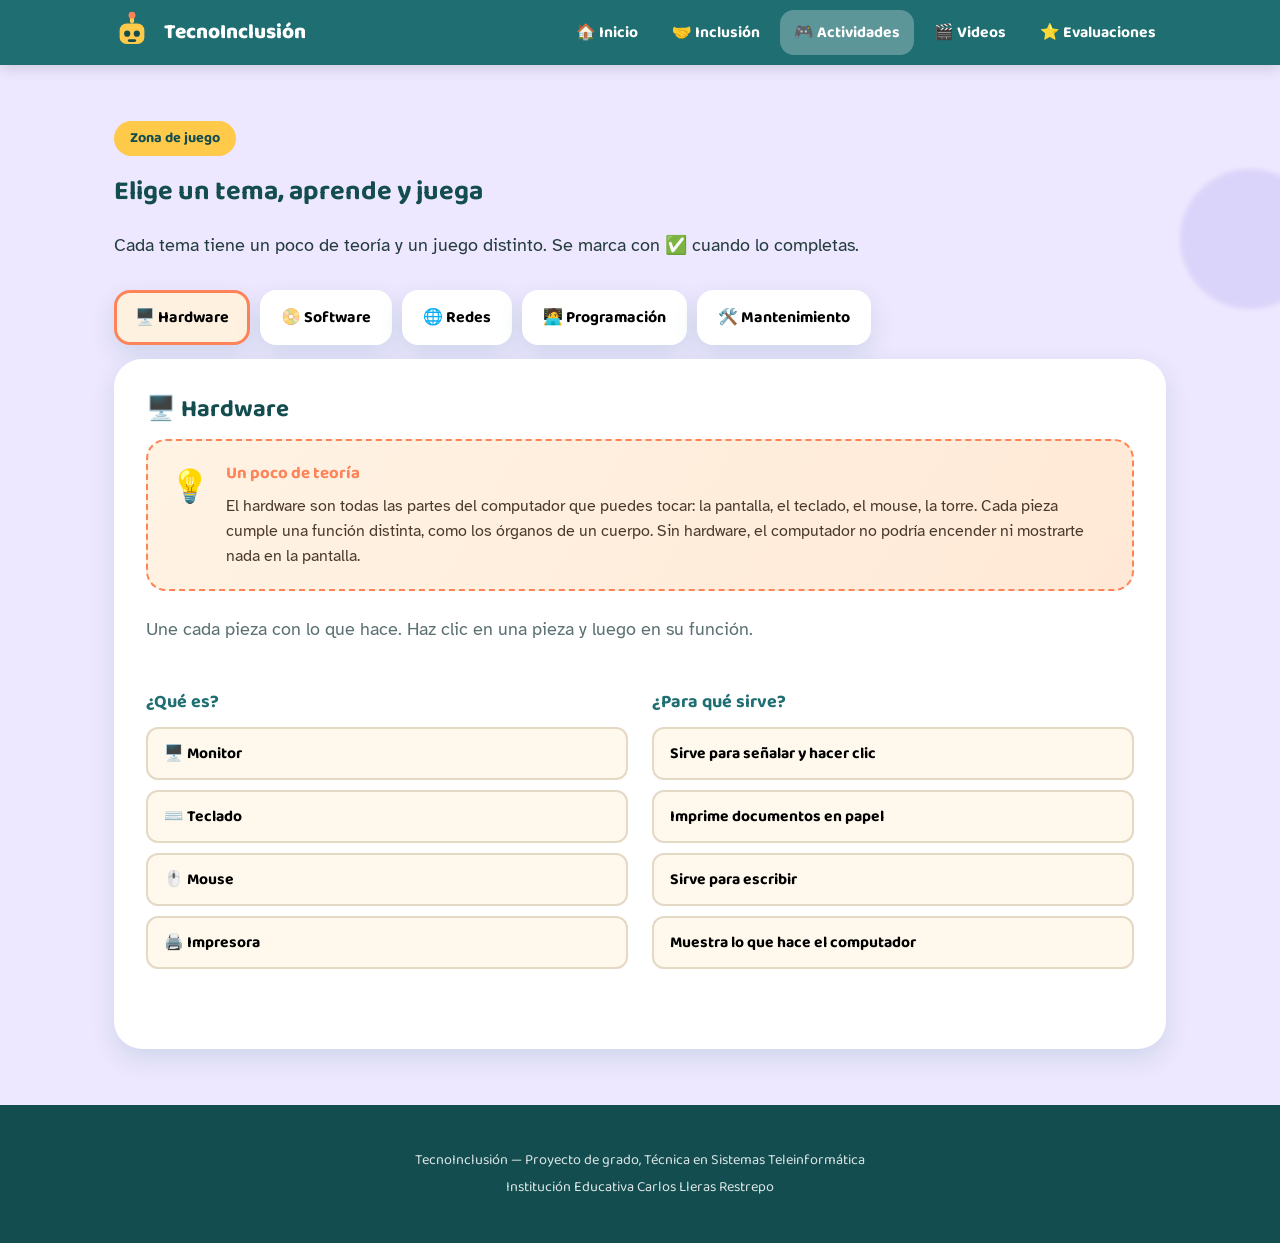
==== actividades.html @ c410b09b "Add files via upload" ====
<!DOCTYPE html>
<html lang="es">
<head>
<meta charset="UTF-8">
<meta name="viewport" content="width=device-width, initial-scale=1.0">
<title>TecnoInclusión - Actividades</title>
<link rel="preconnect" href="https://fonts.googleapis.com">
<link href="https://fonts.googleapis.com/css2?family=Baloo+2:wght@500;600;700;800&family=Atkinson+Hyperlegible:wght@400;700&display=swap" rel="stylesheet">
<link rel="stylesheet" href="style.css">
</head>
<body>

<nav class="topnav">
  <div class="navwrap">
    <a class="brand" href="index.html">
      <svg class="bit" viewBox="0 0 64 64" aria-hidden="true"><rect x="14" y="18" width="36" height="30" rx="10" fill="#FFC94A"/><circle cx="25" cy="33" r="4.5" fill="#134D50"/><circle cx="39" cy="33" r="4.5" fill="#134D50"/><rect x="26" y="41" width="12" height="4" rx="2" fill="#134D50"/><rect x="29" y="6" width="6" height="12" rx="3" fill="#FFC94A"/><circle cx="32" cy="6" r="5" fill="#FF8358"/></svg>
      TecnoInclusión
    </a>
    <div class="navlinks">
      <a href="index.html">🏠 Inicio</a>
      <a href="inclusion.html">🤝 Inclusión</a>
      <a href="actividades.html" class="active">🎮 Actividades</a>
      <a href="videos.html">🎬 Videos</a>
      <a href="evaluaciones.html">⭐ Evaluaciones</a>
    </div>
  </div>
</nav>

<main>
<section class="sec-band">
  <div class="blob spin-slow" style="width:140px; height:140px; background:var(--purple); top:10%; right:-40px; opacity:.15;"></div>
  <div class="wrap">
    <span class="eyebrow">Zona de juego</span>
    <h2>Elige un tema, aprende y juega</h2>
    <p>Cada tema tiene un poco de teoría y un juego distinto. Se marca con ✅ cuando lo completas.</p>
    <div class="tabbar" id="actTabs"></div>
    <div class="panel" id="actPanel"></div>
  </div>
</section>
</main>

<footer>
  <p>TecnoInclusión — Proyecto de grado, Técnica en Sistemas Teleinformática</p>
  <p>Institución Educativa Carlos Lleras Restrepo</p>
</footer>

<script src="script.js"></script>
</body>
</html>
---- style.css ----
:root{
  --cream:#FFF8EC; --teal:#1F6E72; --teal-dark:#134D50; --coral:#FF8358;
  --yellow:#FFC94A; --lavender:#EDE7FF; --purple:#7C6FE0; --green:#3FAE73; --red:#E8756A;
  --pink:#FF7BAC; --ink:#243B3D; --white:#FFFFFF; --radius-lg:28px; --radius-md:18px;
  --shadow: 0 10px 24px rgba(31,110,114,0.14);
}
*{box-sizing:border-box;}
html{scroll-behavior:smooth;}
@media (prefers-reduced-motion: reduce){ html{scroll-behavior:auto;} *{animation-duration:.01ms !important; transition-duration:.01ms !important;} }
body{margin:0; background:var(--cream); color:var(--ink); font-family:'Atkinson Hyperlegible',sans-serif; font-size:18px; line-height:1.6; overflow-x:hidden;}
h1,h2,h3,.display{font-family:'Baloo 2',sans-serif; color:var(--teal-dark); margin:0 0 .4em 0;}
.wrap{max-width:1100px; margin:0 auto; padding:0 24px; position:relative;}
a{color:inherit;}
button{font-family:'Atkinson Hyperlegible',sans-serif;}

/* NAV */
nav.topnav{position:sticky; top:0; z-index:50; background:var(--teal); box-shadow:0 4px 14px rgba(0,0,0,.12);}
.navwrap{max-width:1100px; margin:0 auto; padding:10px 20px; display:flex; align-items:center; justify-content:space-between; flex-wrap:wrap; gap:8px;}
.brand{display:flex; align-items:center; gap:10px; font-family:'Baloo 2'; font-weight:800; color:#fff; font-size:1.3rem; text-decoration:none;}
.navlinks{display:flex; gap:6px; flex-wrap:wrap;}
.navlinks a{display:flex; align-items:center; gap:6px; color:#fff; text-decoration:none; font-weight:700; font-family:'Baloo 2'; padding:10px 14px; border-radius:14px; font-size:.98rem; transition:background .2s, transform .2s;}
.navlinks a:hover, .navlinks a:focus-visible{background:rgba(255,255,255,.18); transform:translateY(-2px);}
.navlinks a:focus-visible{outline:3px solid var(--yellow); outline-offset:2px;}
.navlinks a.active{background:rgba(255,255,255,.28);}
.bit{width:44px; height:44px; flex-shrink:0;}

main section{padding:56px 0; position:relative; overflow:hidden;}
.eyebrow{display:inline-block; font-family:'Baloo 2'; font-weight:700; background:var(--yellow); color:var(--teal-dark); padding:6px 16px; border-radius:999px; font-size:.9rem; margin-bottom:14px;}

/* DECORACIONES */
.blob{position:absolute; border-radius:50%; opacity:.35; filter:blur(2px); z-index:0;}
.float{animation:floaty 6s ease-in-out infinite;}
@keyframes floaty{0%,100%{transform:translateY(0px) rotate(0deg);} 50%{transform:translateY(-16px) rotate(6deg);}}
.spin-slow{animation:spinslow 18s linear infinite;}
@keyframes spinslow{from{transform:rotate(0deg);} to{transform:rotate(360deg);}}

/* HERO */
.hero{background:linear-gradient(180deg, var(--teal) 0%, #2C8489 100%); color:#fff; padding:70px 0 100px 0;}
.hero .wrap{display:flex; align-items:center; gap:40px; flex-wrap:wrap; z-index:2;}
.hero-text{flex:1 1 380px; z-index:2;}
.hero h1{color:#fff; font-size:2.6rem; line-height:1.15;}
.hero p{font-size:1.15rem; max-width:520px;}
.hero-mascot{flex:1 1 240px; display:flex; justify-content:center; z-index:2;}
.btnrow{display:flex; gap:14px; flex-wrap:wrap; margin-top:24px;}
.btn{font-family:'Baloo 2'; font-weight:700; text-decoration:none; padding:14px 26px; border-radius:16px; display:inline-flex; align-items:center; gap:8px; font-size:1.05rem; border:none; cursor:pointer; transition:transform .15s;}
.btn:hover{transform:translateY(-3px) scale(1.03);}
.btn:focus-visible{outline:3px solid var(--teal-dark); outline-offset:3px;}
.btn-primary{background:var(--coral); color:#fff; box-shadow:0 8px 18px rgba(255,131,88,.4);}
.btn-light{background:#fff; color:var(--teal-dark); box-shadow:0 8px 18px rgba(0,0,0,.15);}
.star{position:absolute; color:#fff; opacity:.5; z-index:1;}

.sec-alt{background:#fff;}
.sec-band{background:var(--lavender);}

.inclu-row{display:flex; gap:40px; flex-wrap:wrap; align-items:flex-start; margin-top:30px; z-index:2; position:relative;}
.inclu-col{flex:1 1 320px;}
.bubble{background:var(--cream); border-radius:var(--radius-md); padding:20px; margin-bottom:16px; border-left:6px solid var(--coral); transition:transform .15s;}
.bubble:hover{transform:translateX(6px);}
.bubble h4{font-family:'Baloo 2'; margin:0 0 6px 0; color:var(--teal-dark);}
.card{background:#fff; border-radius:var(--radius-lg); padding:26px; box-shadow:var(--shadow);}

/* TABS */
.tabbar{display:flex; gap:10px; flex-wrap:wrap; margin:30px 0 10px 0; position:relative; z-index:2;}
.tabbtn{font-family:'Baloo 2'; font-weight:700; background:#fff; border:3px solid transparent; border-radius:16px; padding:12px 18px; cursor:pointer; font-size:1rem; display:flex; align-items:center; gap:8px; box-shadow:var(--shadow); transition:transform .15s, border-color .15s;}
.tabbtn:hover{transform:translateY(-3px);}
.tabbtn.active{border-color:var(--coral); background:#FFF1DF;}
.tabbtn:focus-visible{outline:3px solid var(--teal-dark); outline-offset:2px;}

.panel{background:#fff; border-radius:var(--radius-lg); padding:32px; box-shadow:var(--shadow); margin-top:14px; position:relative; z-index:2;}
.panel h3{font-size:1.5rem; display:flex; align-items:center; gap:10px;}
.panel .sub{color:#5b7072; margin-bottom:20px;}

/* TEORIA */
.theory{background:linear-gradient(120deg, #FFF3E4, #FFE9D6); border:2px dashed var(--coral); border-radius:20px; padding:20px 22px; margin-bottom:24px; display:flex; gap:16px; align-items:flex-start;}
.theory .think{font-size:2rem; flex-shrink:0;}
.theory h4{font-family:'Baloo 2'; margin:0 0 6px 0; color:var(--coral); font-size:1.05rem;}
.theory p{margin:0; font-size:.98rem; color:#4a3a2c;}

/* MATCH GAME */
.match-grid{display:grid; grid-template-columns:1fr 1fr; gap:24px;}
@media(max-width:640px){.match-grid{grid-template-columns:1fr;}}
.match-col h4{font-family:'Baloo 2'; margin-bottom:10px; color:var(--teal);}
.match-item{display:block; width:100%; text-align:left; background:var(--cream); border:2px solid #E3D9C4; border-radius:12px; padding:12px 16px; margin-bottom:10px; cursor:pointer; font-weight:700; font-family:'Baloo 2'; font-size:.98rem; transition:.15s;}
.match-item:hover{border-color:var(--coral);}
.match-item.selected{border-color:var(--purple); background:var(--lavender);}
.match-item.correct{border-color:var(--green); background:#E1F6EB; cursor:default;}
.match-item.wrong{border-color:var(--red); background:#FFE3E1;}

/* ORDER GAME */
.order-pool{display:flex; flex-wrap:wrap; gap:10px; margin-bottom:20px;}
.order-chip{background:var(--cream); border:2px solid #E3D9C4; border-radius:12px; padding:12px 16px; cursor:pointer; font-family:'Baloo 2'; font-weight:700; font-size:.95rem;}
.order-chip:hover{border-color:var(--coral);}
.order-chip.used{opacity:.35; cursor:default;}
.order-list{list-style:none; padding:0; margin:0 0 16px 0; min-height:50px; border:2px dashed #cbb; border-radius:12px; padding:14px;}
.order-list li{background:var(--lavender); font-family:'Baloo 2'; font-weight:700; padding:10px 14px; border-radius:10px; margin-bottom:8px;}

/* DIAGNOSE GAME */
.diag-case{background:var(--cream); border-radius:14px; padding:18px; margin-bottom:16px;}
.diag-case p.problem{font-family:'Baloo 2'; font-weight:700; margin:0 0 10px 0;}
.diag-opts{display:flex; gap:10px; flex-wrap:wrap;}
.diag-opt{background:#fff; border:2px solid #E3D9C4; border-radius:10px; padding:9px 14px; cursor:pointer; font-family:'Baloo 2'; font-weight:600; font-size:.92rem;}
.diag-opt.correct{background:#E1F6EB; border-color:var(--green);}
.diag-opt.wrong{background:#FFE3E1; border-color:var(--red);}

.feedback{margin-top:14px; font-family:'Baloo 2'; font-weight:700; min-height:24px;}
.checkbtn{margin-top:10px; font-family:'Baloo 2'; font-weight:700; background:var(--teal); color:#fff; border:none; padding:11px 20px; border-radius:12px; cursor:pointer;}
.checkbtn:hover{background:var(--teal-dark);}
.checkbtn:disabled{opacity:.5; cursor:default;}

/* VIDEO PANEL */
.video-frame-wrap{position:relative; padding-top:56.25%; border-radius:16px; overflow:hidden; margin-bottom:16px; box-shadow:var(--shadow); border:4px solid var(--yellow);}
.video-frame-wrap iframe{position:absolute; top:0; left:0; width:100%; height:100%; border:0;}
.a11y-row{display:flex; gap:6px; flex-wrap:wrap; margin-bottom:12px;}
.a11y{font-size:.78rem; background:#F0F0F0; padding:3px 9px; border-radius:8px; color:#555;}
.video-open{display:inline-flex; align-items:center; gap:6px; font-family:'Baloo 2'; font-weight:700; color:var(--teal); text-decoration:none; font-size:.9rem; margin-top:4px;}
.video-open:hover{text-decoration:underline;}

/* QUIZ */
.quiz-q{font-family:'Baloo 2'; font-size:1.15rem; margin:20px 0 12px 0;}
.quiz-opts{display:grid; grid-template-columns:repeat(auto-fit,minmax(160px,1fr)); gap:10px;}
.quiz-opt{background:var(--cream); border:2px solid #E3D9C4; border-radius:12px; padding:12px 14px; font-family:'Baloo 2'; font-weight:600; cursor:pointer; text-align:left; font-size:.98rem;}
.quiz-opt:hover{border-color:var(--coral);}
.quiz-opt.correct{background:#E1F6EB; border-color:var(--green);}
.quiz-opt.wrong{background:#FFE3E1; border-color:var(--red);}
.quiz-opt[disabled]{cursor:default;}

/* DASHBOARD */
.dash{display:flex; gap:16px; flex-wrap:wrap; justify-content:center; margin:30px 0; position:relative; z-index:2;}
.dash-item{background:#fff; border-radius:18px; padding:16px 20px; text-align:center; box-shadow:var(--shadow); width:120px;}
.dash-item .emoji{font-size:1.8rem; display:block; margin-bottom:6px; filter:grayscale(100%); opacity:.4; transition:.3s;}
.dash-item.unlocked .emoji{filter:none; opacity:1;}
.dash-item .lbl{font-family:'Baloo 2'; font-weight:700; font-size:.85rem;}
.progress-track{background:#E9E2D0; border-radius:999px; height:16px; overflow:hidden; margin:10px 0 30px 0; position:relative; z-index:2;}
.progress-fill{background:linear-gradient(90deg, var(--coral), var(--yellow)); height:100%; width:0%; transition:width .5s;}

footer{background:var(--teal-dark); color:#fff; padding:40px 0; text-align:center; font-family:'Baloo 2'; position:relative;}
footer p{margin:4px 0; opacity:.85; font-size:.9rem;}
.sr-only{position:absolute; width:1px; height:1px; overflow:hidden; clip:rect(0,0,0,0);}
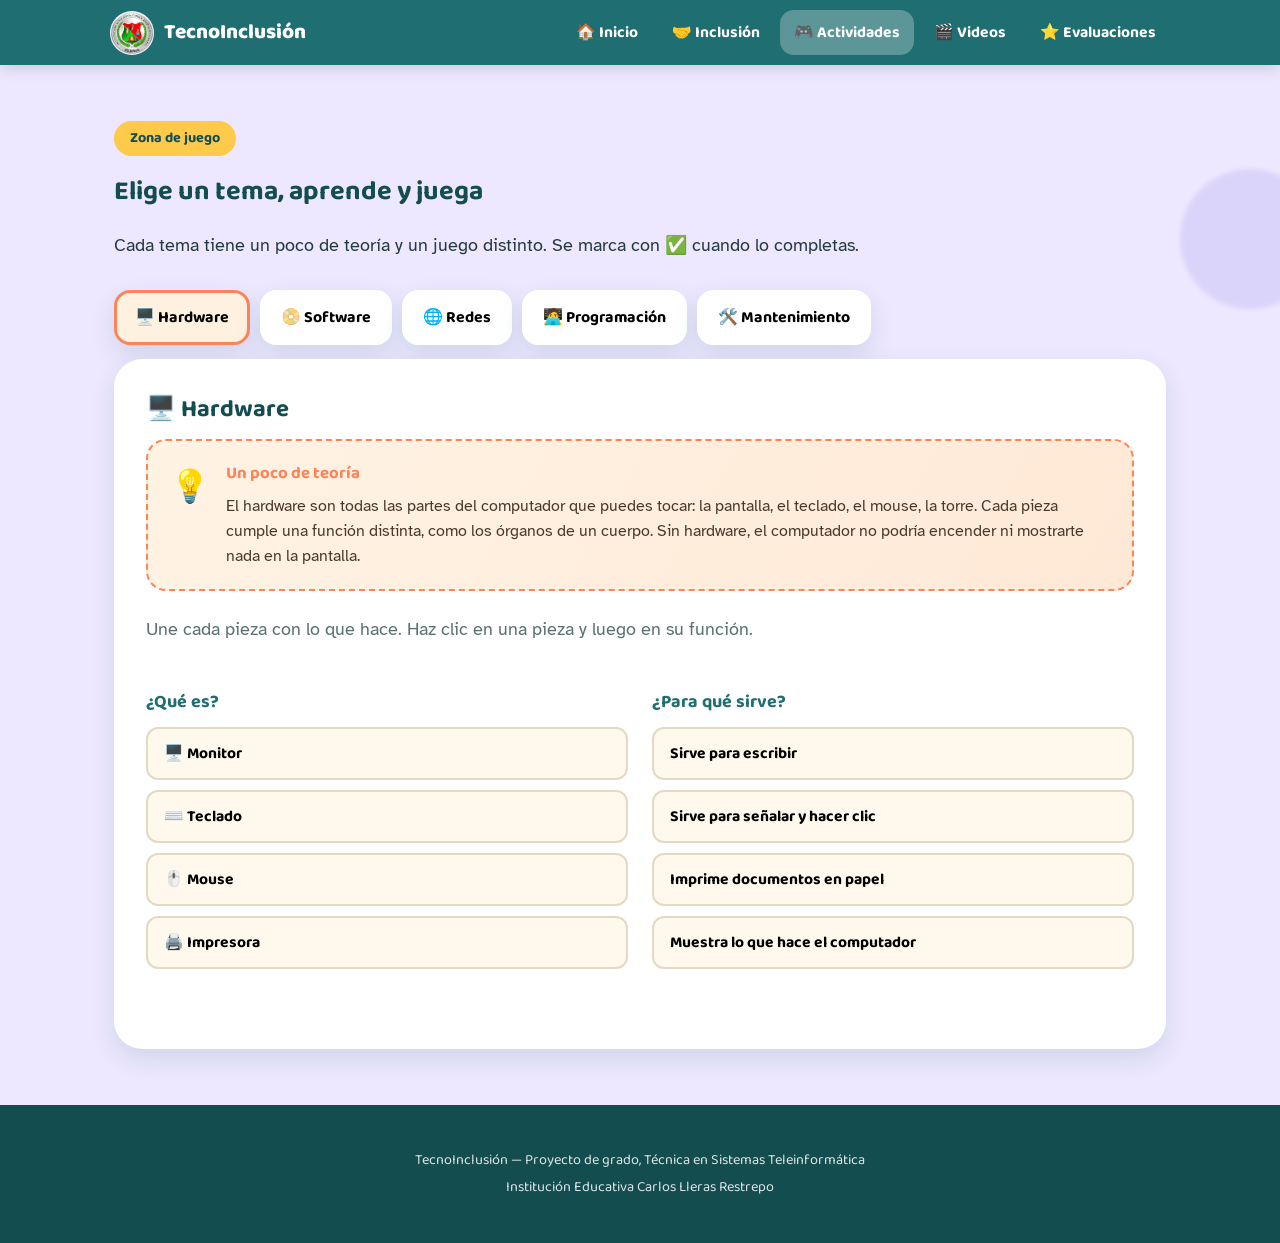
==== commit 43588a98: "Update brand logo in navigation Replaced SVG logo with an image for the brand link." ====
--- a/actividades.html
+++ b/actividades.html
@@ -13,7 +13,7 @@
 <nav class="topnav">
   <div class="navwrap">
     <a class="brand" href="index.html">
-      <svg class="bit" viewBox="0 0 64 64" aria-hidden="true"><rect x="14" y="18" width="36" height="30" rx="10" fill="#FFC94A"/><circle cx="25" cy="33" r="4.5" fill="#134D50"/><circle cx="39" cy="33" r="4.5" fill="#134D50"/><rect x="26" y="41" width="12" height="4" rx="2" fill="#134D50"/><rect x="29" y="6" width="6" height="12" rx="3" fill="#FFC94A"/><circle cx="32" cy="6" r="5" fill="#FF8358"/></svg>
+      <img src="escudo.jpg.jpg" alt="Escudo del colegio" style="width:44px; height:44px; border-radius:50%; object-fit:cover;">
       TecnoInclusión
     </a>
     <div class="navlinks">
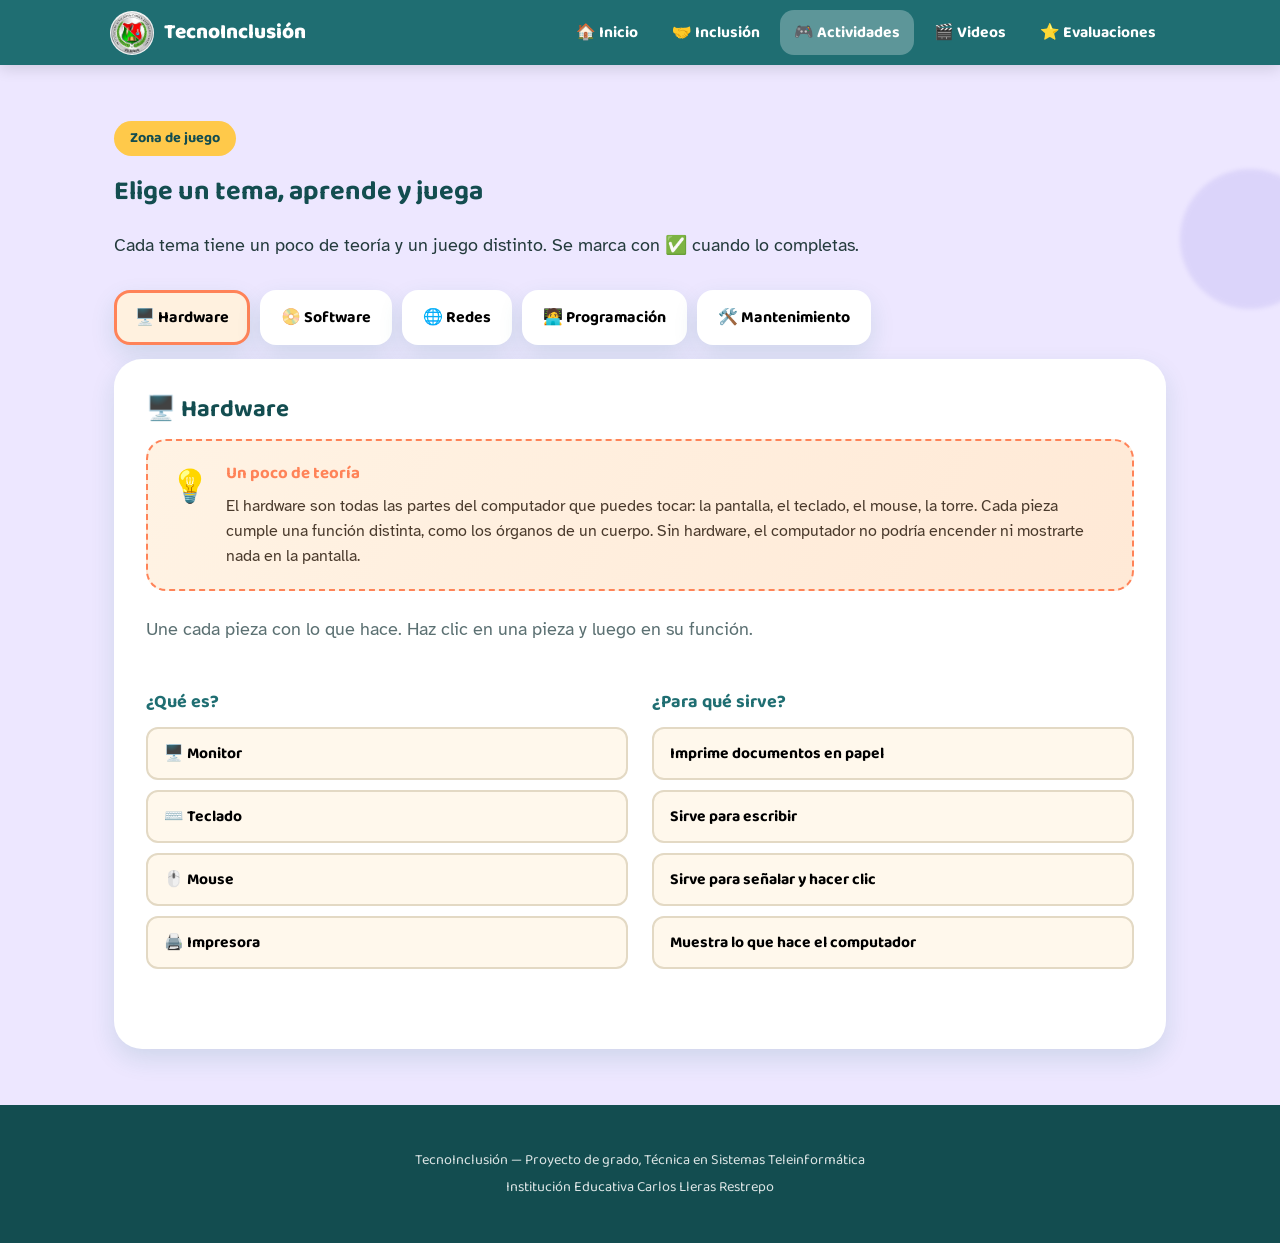
==== commit c3a538b0: "Fix image source in actividades.html" ====
--- a/actividades.html
+++ b/actividades.html
@@ -13,7 +13,7 @@
 <nav class="topnav">
   <div class="navwrap">
     <a class="brand" href="index.html">
-      <img src="escudo.jpg.jpg" alt="Escudo del colegio" style="width:44px; height:44px; border-radius:50%; object-fit:cover;">
+      <img src="escudo.jpg" alt="Escudo del colegio" style="width:44px; height:44px; border-radius:50%; object-fit:cover;">
       TecnoInclusión
     </a>
     <div class="navlinks">
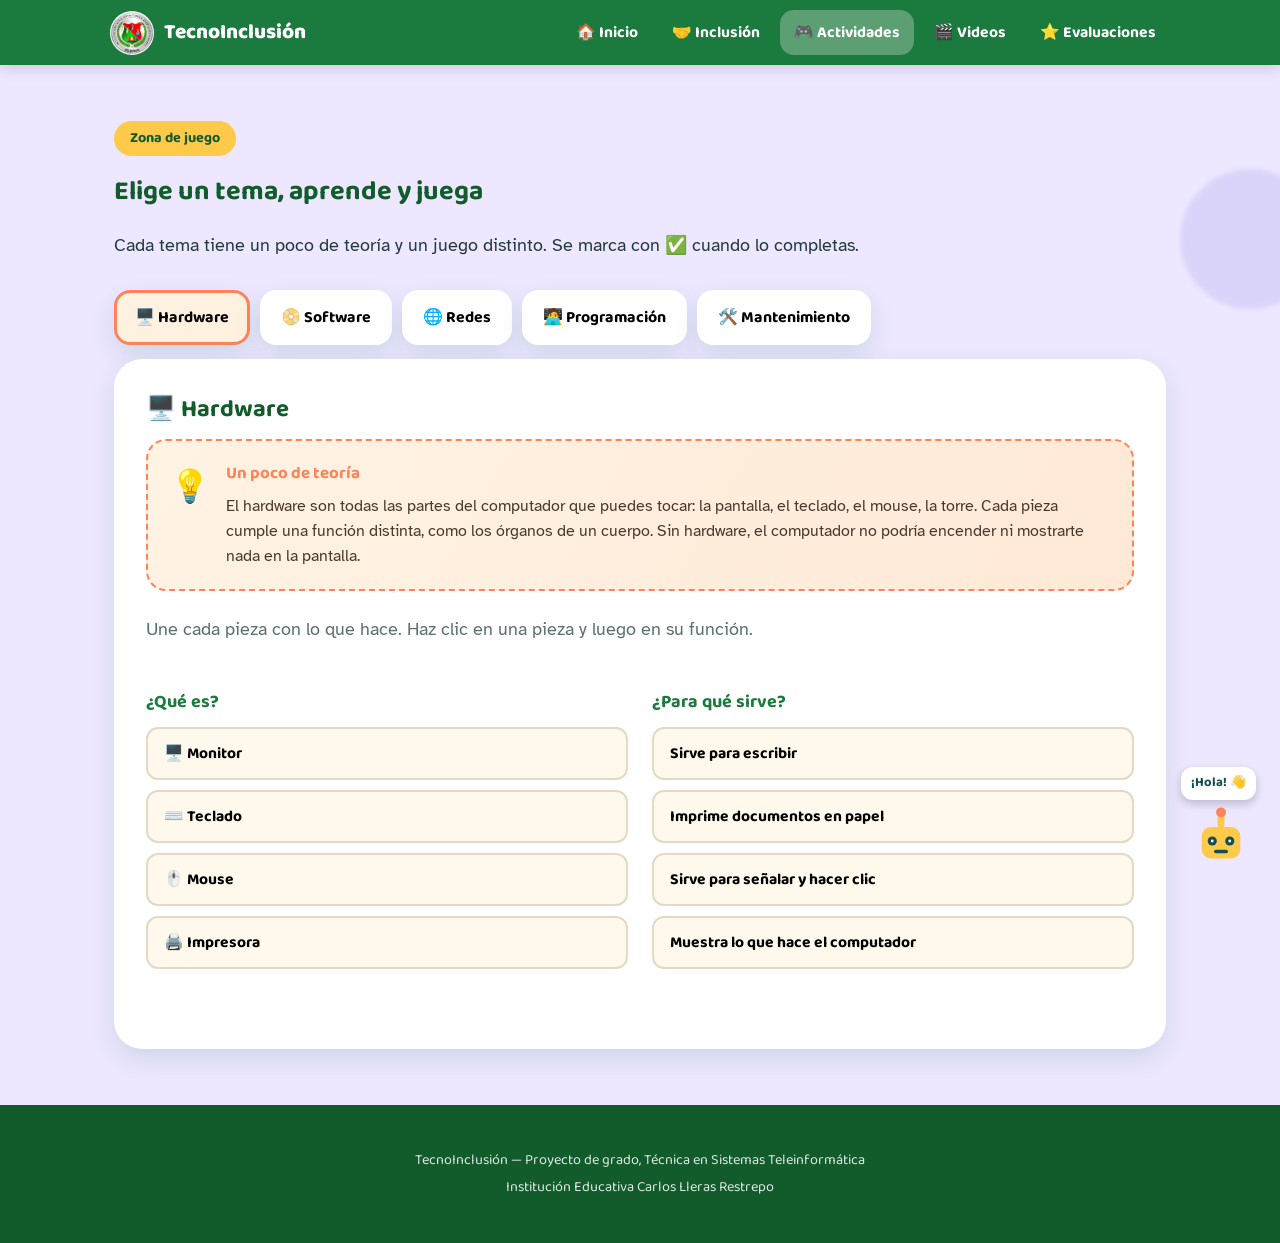
==== commit a6496b62: "Add floating bit with greeting animation Added a floating bit with a greeting SVG animation." ====
--- a/actividades.html
+++ b/actividades.html
@@ -45,5 +45,21 @@
 </footer>
 
 <script src="script.js"></script>
+  
+  <div class="floating-bit" id="floatingBit">
+  <div class="bit-bubble" id="bitBubble">¡Hola! 👋</div>
+  <svg viewBox="0 0 200 200" aria-hidden="true">
+    <rect x="45" y="60" width="110" height="90" rx="26" fill="#FFC94A"/>
+    <circle cx="75" cy="100" r="13" fill="#134D50"/>
+    <circle cx="125" cy="100" r="13" fill="#134D50"/>
+    <circle id="pupilL" cx="75" cy="100" r="4" fill="#fff"/>
+    <circle id="pupilR" cx="125" cy="100" r="4" fill="#fff"/>
+    <rect x="80" y="125" width="40" height="10" rx="5" fill="#134D50"/>
+    <rect x="90" y="20" width="20" height="42" rx="10" fill="#FFC94A"/>
+    <circle cx="100" cy="18" r="14" fill="#FF8358"/>
+  </svg>
+</div>
+<script src="script.js"></script>
+  
 </body>
 </html>
--- a/style.css
+++ b/style.css
@@ -1,5 +1,5 @@
 :root{
-  --cream:#FFF8EC; --teal:#1F6E72; --teal-dark:#134D50; --coral:#FF8358;
+  --cream:#FFF8EC; --teal:#1B7A3D; --teal-dark:#125C2C; --coral:#FF8358;
   --yellow:#FFC94A; --lavender:#EDE7FF; --purple:#7C6FE0; --green:#3FAE73; --red:#E8756A;
   --pink:#FF7BAC; --ink:#243B3D; --white:#FFFFFF; --radius-lg:28px; --radius-md:18px;
   --shadow: 0 10px 24px rgba(31,110,114,0.14);
@@ -136,3 +136,42 @@
 footer{background:var(--teal-dark); color:#fff; padding:40px 0; text-align:center; font-family:'Baloo 2'; position:relative;}
 footer p{margin:4px 0; opacity:.85; font-size:.9rem;}
 .sr-only{position:absolute; width:1px; height:1px; overflow:hidden; clip:rect(0,0,0,0);}
+
+details.flip{background:var(--cream); border-radius:var(--radius-md); padding:16px 20px; margin-bottom:14px; border-left:6px solid var(--coral); cursor:pointer;}
+details.flip summary{font-family:'Baloo 2'; font-weight:700; color:var(--teal-dark); font-size:1.05rem; list-style:none; display:flex; align-items:center; justify-content:space-between;}
+details.flip summary::-webkit-details-marker{display:none;}
+  /* Mascota flotante Bit */
+.floating-bit{
+  position:fixed;
+  bottom:24px;
+  right:24px;
+  z-index:999;
+  display:flex;
+  flex-direction:column;
+  align-items:flex-end;
+  animation: bitmove 4s ease-in-out infinite;
+}
+@keyframes bitmove{
+  0%, 100% { transform: translateX(0); }
+  50% { transform: translateX(-20px); }
+}
+.floating-bit img,
+.floating-bit svg{
+  width:70px;
+  cursor:pointer;
+}
+.bit-bubble{
+  background:#ffffff;
+  color:#134D50;
+  font-family:'Baloo 2', sans-serif;
+  font-weight:700;
+  font-size:13px;
+  padding:6px 10px;
+  border-radius:12px;
+  margin-bottom:6px;
+  box-shadow:0 4px 10px rgba(0,0,0,0.2);
+}
+details.flip summary::after{content:"➕"; font-size:.9rem; transition:transform .2s;}
+details.flip[open] summary::after{content:"➖";}
+details.flip p{margin:12px 0 0 0; font-size:.98rem;}
+details.flip[open]{border-left-color:var(--purple); background:var(--lavender);}
